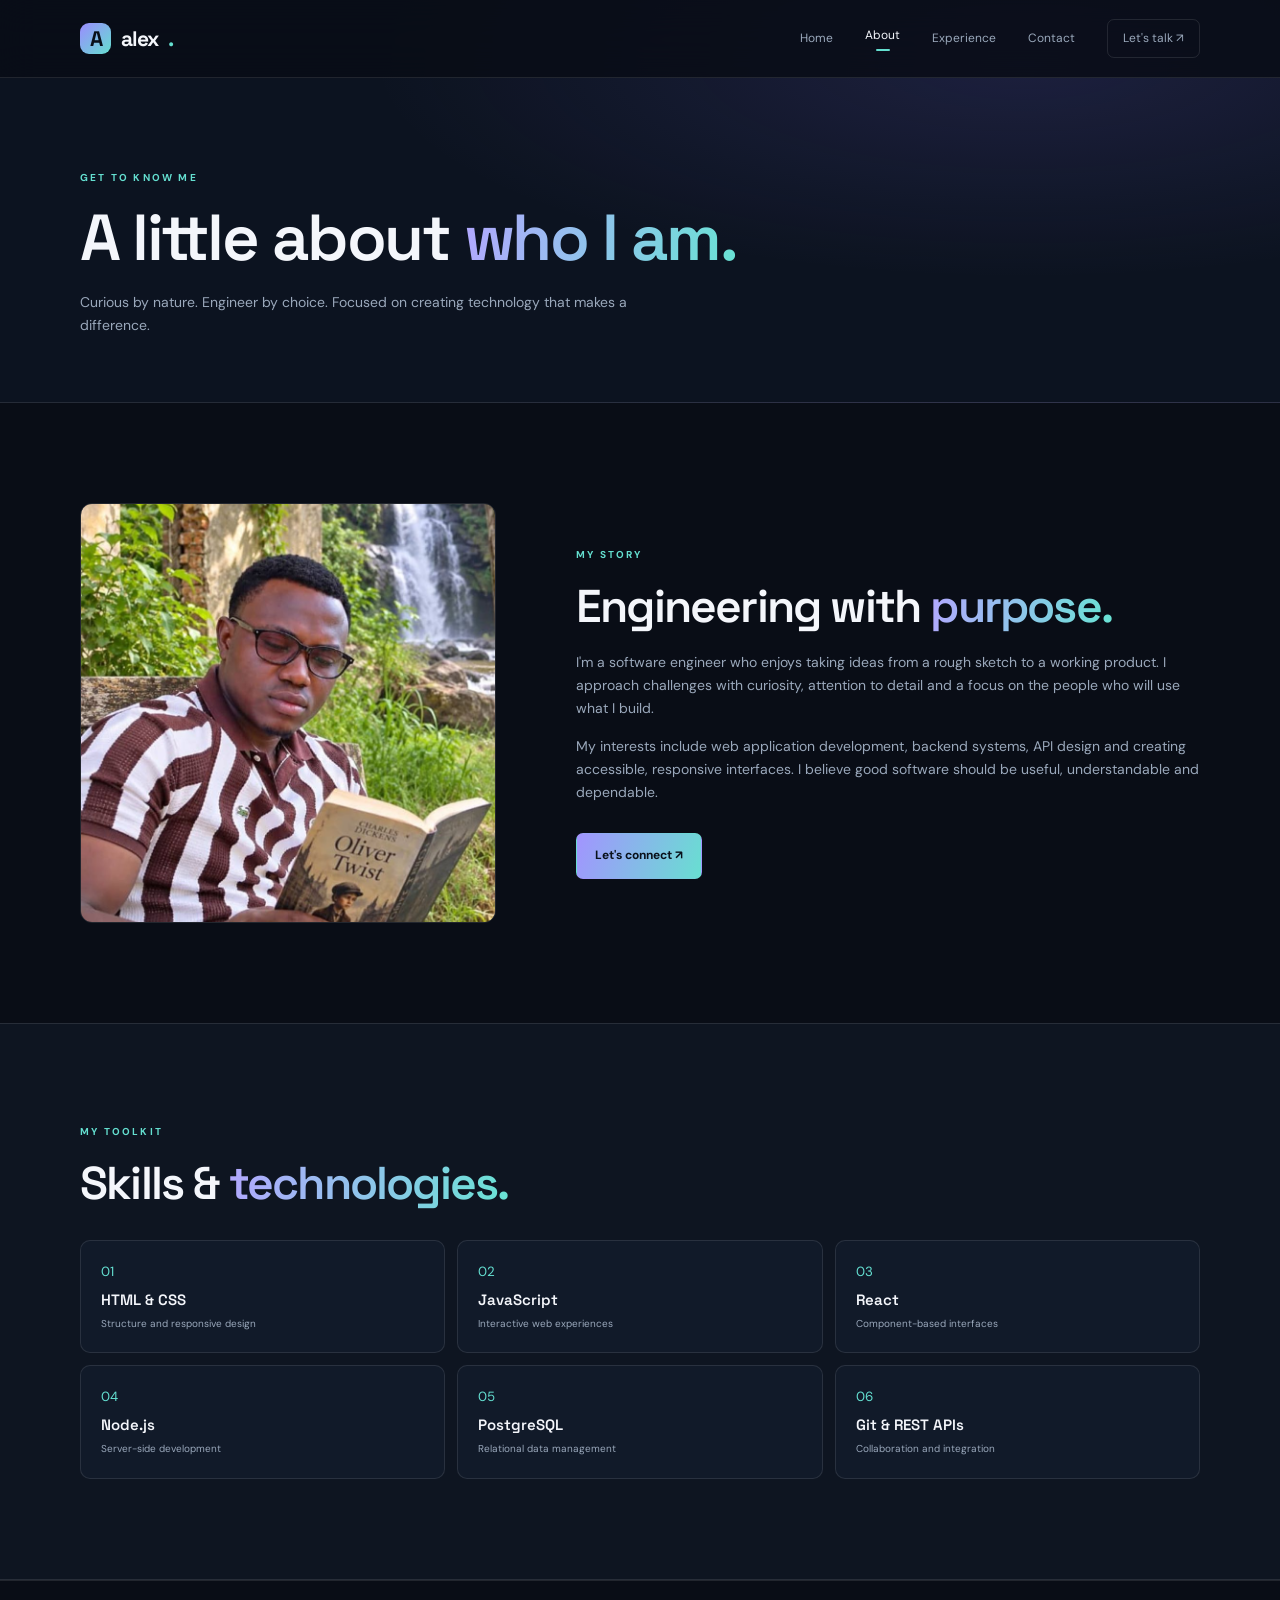
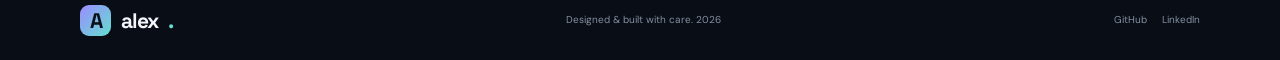
==== about.html @ 80917651 "feat: modified the entire website" ====
<!doctype html>
<html lang="en">

<head>
    <meta charset="utf-8">
    <meta name="viewport" content="width=device-width,initial-scale=1">
    <title>About | Alex Morgan</title>
    <link
        href="https://fonts.googleapis.com/css2?family=DM+Sans:wght@400;500;600;700&family=Space+Grotesk:wght@400;500;600;700&display=swap"
        rel="stylesheet">
    <link rel="stylesheet" href="css/style.css">
</head>

<body>
    <header class="site-header">
        <nav class="nav container"><a class="brand" href="index.html"><b>A</b> alex<span>.</span></a><button
                class="menu-toggle" aria-label="Toggle navigation" aria-expanded="false"><i></i><i></i><i></i></button>
            <div class="nav-links"><a href="index.html">Home</a><a class="active" href="about.html">About</a><a
                    href="experience.html">Experience</a><a href="contact.html">Contact</a><a class="nav-cta"
                    href="contact.html">Let's talk ↗</a></div>
        </nav>
    </header>
    <main>
        <section class="page-hero">
            <div class="container">
                <p class="eyebrow reveal">GET TO KNOW ME</p>
                <h1 class="reveal">A little about <span class="gradient-text">who I am.</span></h1>
                <p class="page-lead reveal">Curious by nature. Engineer by choice. Focused on creating technology that
                    makes a difference.</p>
            </div>
        </section>
        <section class="section">
            <div class="container about-grid">
                <div class="about-image reveal"><img src="assets/owner-photo.jpg" alt="Temporary portrait placeholder">
                </div>
                <div class="reveal">
                    <p class="eyebrow">MY STORY</p>
                    <h2>Engineering with <span class="gradient-text">purpose.</span></h2>
                    <p class="muted">I'm a software engineer who enjoys taking ideas from a rough sketch to a working
                        product. I approach challenges with curiosity, attention to detail and a focus on the people who
                        will use what I build.</p>
                    <p class="muted">My interests include web application development, backend systems, API design and
                        creating accessible, responsive interfaces. I believe good software should be useful,
                        understandable and dependable.</p><a class="button primary" href="contact.html">Let's connect
                        ↗</a>
                </div>
            </div>
        </section>
        <section class="section tinted">
            <div class="container">
                <p class="eyebrow">MY TOOLKIT</p>
                <h2>Skills &amp; <span class="gradient-text">technologies.</span></h2>
                <div class="skills-grid">
                    <article><small>01</small><b>HTML &amp; CSS</b>
                        <p>Structure and responsive design</p>
                    </article>
                    <article><small>02</small><b>JavaScript</b>
                        <p>Interactive web experiences</p>
                    </article>
                    <article><small>03</small><b>React</b>
                        <p>Component-based interfaces</p>
                    </article>
                    <article><small>04</small><b>Node.js</b>
                        <p>Server-side development</p>
                    </article>
                    <article><small>05</small><b>PostgreSQL</b>
                        <p>Relational data management</p>
                    </article>
                    <article><small>06</small><b>Git &amp; REST APIs</b>
                        <p>Collaboration and integration</p>
                    </article>
                </div>
            </div>
        </section>
    </main>
    <footer class="footer">
        <div class="container footer-inner"><a class="brand" href="index.html"><b>A</b> alex<span>.</span></a>
            <p>Designed &amp; built with care. <span class="year"></span></p>
            <div><a href="https://github.com/">GitHub</a><a href="https://linkedin.com/">LinkedIn</a></div>
        </div>
    </footer>
    <script src="js/main.js"></script>
</body>

</html>
---- css/style.css ----
:root {
    --bg: #090d16;
    --surface: #111a29;
    --text: #f4f6fb;
    --muted: #9aa8bb;
    --line: rgba(255, 255, 255, .1);
    --purple: #9b8cff;
    --cyan: #64dfd0;
    --display: 'Space Grotesk', sans-serif;
    --body: 'DM Sans', sans-serif
}

* {
    box-sizing: border-box;
    margin: 0;
    padding: 0
}

html {
    scroll-behavior: smooth;
    scroll-padding-top: 90px
}

body {
    background: var(--bg);
    color: var(--text);
    font-family: var(--body);
    line-height: 1.65;
    overflow-x: hidden
}

a {
    color: inherit;
    text-decoration: none
}

.container {
    width: min(1120px, calc(100% - 48px));
    margin: auto
}

img,
svg {
    max-width: 100%
}

.home-grid>*,
.intro-grid>*,
.about-grid>*,
.experience-grid>*,
.contact-grid>* {
    min-width: 0
}

.accent {
    color: var(--cyan)
}

.gradient-text {
    background: linear-gradient(100deg, #b3a7ff, #68e3d4);
    background-clip: text;
    -webkit-background-clip: text;
    color: transparent
}

.eyebrow {
    font-size: 10px;
    letter-spacing: 2.2px;
    font-weight: 700;
    color: var(--cyan);
    margin-bottom: 15px
}

.muted {
    color: var(--muted);
    font-size: 14px
}

.site-header {
    height: 78px;
    position: fixed;
    inset: 0 0 auto;
    z-index: 30;
    background: rgba(9, 13, 22, .84);
    backdrop-filter: blur(18px);
    border-bottom: 1px solid var(--line)
}

.nav {
    height: 100%;
    display: flex;
    align-items: center;
    justify-content: space-between
}

.brand {
    display: flex;
    align-items: center;
    gap: 10px;
    font: 700 21px var(--display);
    letter-spacing: -1px
}

.brand b {
    width: 31px;
    height: 31px;
    border-radius: 9px;
    background: linear-gradient(135deg, var(--purple), var(--cyan));
    display: grid;
    place-items: center;
    color: #09101a
}

.brand span {
    color: var(--cyan)
}

.nav-links {
    display: flex;
    align-items: center;
    gap: 32px
}

.nav-links>a {
    font-size: 12px;
    color: var(--muted);
    transition: color .25s
}

.nav-links>a:hover,
.nav-links>a.active {
    color: var(--text)
}

.nav-links>a.active:after {
    content: '';
    display: block;
    height: 2px;
    width: 14px;
    background: var(--cyan);
    margin: 3px auto 0;
    border-radius: 2px
}

.nav-links .nav-cta {
    border: 1px solid var(--line);
    border-radius: 7px;
    padding: 9px 15px
}

.menu-toggle {
    display: none;
    background: none;
    border: 0;
    padding: 8px;
    cursor: pointer
}

.menu-toggle:focus-visible,
.nav-links a:focus-visible,
.button:focus-visible,
.text-link:focus-visible,
.footer a:focus-visible {
    outline: 2px solid var(--cyan);
    outline-offset: 4px
}

.menu-toggle i {
    display: block;
    width: 23px;
    height: 2px;
    background: var(--text);
    margin: 5px;
    border-radius: 3px;
    transition: .25s
}

.home-hero {
    min-height: 790px;
    padding: 150px 0 90px;
    position: relative;
    isolation: isolate;
    overflow: hidden;
    display: flex;
    align-items: center
}

.hero-backdrop {
    position: absolute;
    inset: 0;
    z-index: -3;
    background: url('../assets/hero-background.svg') center/cover no-repeat;
    transform: scale(1.04);
    animation: backdropIn 1.6s ease both
}

.hero-shade {
    position: absolute;
    inset: 0;
    z-index: -2;
    background: linear-gradient(90deg, rgba(7, 11, 19, .97), rgba(7, 11, 19, .91) 42%, rgba(7, 11, 19, .48)), linear-gradient(0deg, #090d16, transparent 38%)
}

.home-grid {
    display: grid;
    grid-template-columns: 1.05fr .95fr;
    align-items: center;
    gap: 55px
}

.hero-copy {
    opacity: 0;
    transform: translateY(24px);
    animation: heroWordsIn .9s ease 3s forwards
}

.availability {
    display: inline-flex;
    align-items: center;
    gap: 9px;
    border: 1px solid rgba(255, 255, 255, .16);
    border-radius: 30px;
    padding: 7px 13px;
    color: #d1d8e4;
    font-size: 11px;
    margin-bottom: 26px;
    background: rgba(15, 23, 36, .45)
}

.availability i,
.portrait-label>i {
    width: 7px;
    height: 7px;
    background: var(--cyan);
    border-radius: 50%;
    box-shadow: 0 0 0 5px rgba(100, 223, 208, .12)
}

.hero-copy h1 {
    font: 600 clamp(43px, 5.3vw, 68px)/1.1 var(--display);
    letter-spacing: -3px
}

.hero-description {
    max-width: 480px;
    color: #b3bdcc;
    font-size: 14px;
    margin: 22px 0 29px
}

.hero-actions {
    display: flex;
    gap: 12px;
    flex-wrap: wrap
}

.button {
    display: inline-flex;
    align-items: center;
    justify-content: center;
    gap: 12px;
    border-radius: 7px;
    padding: 12px 18px;
    font-size: 12px;
    font-weight: 700;
    cursor: pointer;
    transition: transform .25s, box-shadow .25s;
    border: 1px solid transparent
}

.button:hover {
    transform: translateY(-3px);
    box-shadow: 0 10px 30px rgba(100, 223, 208, .13)
}

.primary {
    background: linear-gradient(110deg, #a294ff, #68dfd1);
    color: #09111b
}

.ghost {
    border-color: rgba(255, 255, 255, .2);
    background: rgba(10, 15, 25, .35)
}

.hero-footnote {
    display: flex;
    align-items: center;
    gap: 12px;
    margin-top: 48px;
    color: #8e9aab;
    font-size: 10px
}

.hero-footnote i {
    width: 4px;
    height: 4px;
    background: var(--cyan);
    border-radius: 50%
}

.portrait-wrap {
    height: 490px;
    position: relative;
    display: grid;
    place-items: center;
    opacity: 0;
    transform: translateY(20px) scale(.97);
    animation: portraitIn 1.2s cubic-bezier(.2, .8, .2, 1) .45s forwards
}

.portrait-frame {
    position: relative;
    z-index: 2;
    width: min(350px, 80%);
    height: 420px;
    border-radius: 48% 48% 18px 18px;
    overflow: hidden;
    border: 1px solid rgba(255, 255, 255, .24);
    background: linear-gradient(145deg, rgba(155, 140, 255, .35), rgba(100, 223, 208, .12));
    box-shadow: 0 30px 90px #0007, 0 0 70px rgba(155, 140, 255, .13)
}

.portrait-frame img {
    width: 100%;
    height: 100%;
    object-fit: cover;
    display: block
}

.orbit {
    position: absolute;
    border: 1px solid rgba(155, 140, 255, .2);
    border-radius: 50%;
    width: 420px;
    height: 420px
}

.orbit-b {
    width: 490px;
    height: 490px;
    border-color: rgba(100, 223, 208, .13)
}

.portrait-label {
    position: absolute;
    z-index: 3;
    bottom: 18px;
    left: 4%;
    display: flex;
    align-items: center;
    gap: 12px;
    background: rgba(15, 23, 36, .9);
    backdrop-filter: blur(15px);
    border: 1px solid var(--line);
    border-radius: 9px;
    padding: 12px 17px;
    box-shadow: 0 12px 30px #0005
}

.portrait-label b,
.portrait-label small {
    display: block
}

.portrait-label b {
    font: 600 13px var(--display)
}

.portrait-label small {
    font-size: 10px;
    color: var(--muted)
}

.floating-code {
    position: absolute;
    right: -4%;
    top: 14%;
    z-index: 4;
    background: #121d2c;
    border: 1px solid var(--line);
    border-radius: 7px;
    padding: 10px 13px;
    font: 11px monospace;
    color: #dbe5f2;
    box-shadow: 0 12px 35px #0005;
    animation: float 5s ease-in-out infinite
}

.floating-code em {
    color: #c5a7ff
}

.floating-code strong {
    color: #76e2bf
}

.scroll-cue {
    position: absolute;
    bottom: 26px;
    left: 50%;
    transform: translateX(-50%);
    font-size: 9px;
    letter-spacing: 2px;
    color: #8390a3
}

.section {
    padding: 100px 0
}

.intro {
    background: #0e1521;
    border-top: 1px solid var(--line);
    border-bottom: 1px solid var(--line)
}

.intro-grid {
    display: grid;
    grid-template-columns: 1fr .8fr;
    gap: 80px;
    align-items: center
}

.intro h2,
.section h2 {
    font: 600 clamp(32px, 4vw, 46px)/1.18 var(--display);
    letter-spacing: -1.8px
}

.text-link {
    display: inline-block;
    color: var(--cyan);
    font-size: 12px;
    font-weight: 700;
    margin-top: 19px
}

.section-heading {
    margin-bottom: 30px
}

.focus-grid {
    display: grid;
    grid-template-columns: repeat(3, 1fr);
    gap: 16px
}

.focus-grid article,
.skills-grid article {
    padding: 28px;
    background: var(--surface);
    border: 1px solid var(--line);
    border-radius: 10px;
    transition: .3s 
}

.focus-grid article:hover,
.skills-grid article:hover {
    transform: translateY(-6px);
    border-color: rgba(170, 223, 100, 0.45)
}

.focus-grid small,
.skills-grid small {
    display: block;
    color: var(--cyan);
    margin-bottom: 24px
}

.focus-grid h3 {
    font: 600 18px var(--display);
    margin-bottom: 9px
}

.focus-grid p,
.skills-grid p {
    font-size: 12px;
    color: var(--muted)
}

.page-hero {
    padding: 170px 0 65px;
    background: radial-gradient(ellipse at 80% 15%, rgba(116, 99, 220, .16), transparent 45%), #0c1320;
    border-bottom: 1px solid var(--line)
}

.page-hero h1 {
    font: 600 clamp(42px, 6vw, 65px)/1.1 var(--display);
    letter-spacing: -2.5px
}

.page-lead {
    color: var(--muted);
    max-width: 600px;
    font-size: 14px;
    margin-top: 18px
}

.about-grid {
    display: grid;
    grid-template-columns: .8fr 1.2fr;
    gap: 80px;
    align-items: center
}

.about-image {
    height: 420px;
    border-radius: 12px;
    overflow: hidden;
    border: 1px solid var(--line)
}

.about-image img {
    width: 100%;
    height: 100%;
    object-fit: cover
}

.about-grid h2 {
    margin-bottom: 18px
}

.about-grid .muted {
    margin-bottom: 15px
}

.about-grid .button {
    margin-top: 14px
}

.tinted {
    background: #0e1521;
    border-block: 1px solid var(--line)
}

.skills-grid {
    display: grid;
    grid-template-columns: repeat(3, 1fr);
    gap: 12px;
    margin-top: 30px
}

.skills-grid article {
    padding: 20px;
    display: grid;
    gap: 7px
}

.skills-grid small {
    margin: 0
}

.skills-grid b {
    font: 600 15px var(--display)
}

.skills-grid p {
    font-size: 10px
}

.experience-grid {
    display: grid;
    grid-template-columns: .9fr 1.1fr;
    gap: 75px
}

.timeline {
    border-left: 1px solid rgba(155, 140, 255, .4);
    padding-left: 27px;
    margin: 22px 0 0 5px
}

.timeline-item {
    position: relative;
    padding-bottom: 45px
}

.timeline-item:before {
    content: '';
    position: absolute;
    left: -33px;
    top: 5px;
    width: 10px;
    height: 10px;
    border-radius: 50%;
    background: var(--cyan);
    box-shadow: 0 0 0 5px rgba(100, 223, 208, .1)
}

.timeline-item>small {
    color: var(--cyan);
    font-size: 10px;
    letter-spacing: 1.5px;
    font-weight: 700
}

.timeline-item h3 {
    font: 600 20px var(--display);
    margin: 9px 0 3px
}

.timeline-item h4 {
    color: #b6aaff;
    font-size: 11px;
    font-weight: 500;
    margin-bottom: 12px
}

.timeline-item .muted {
    font-size: 12px
}

.tags {
    display: flex;
    flex-wrap: wrap;
    gap: 7px;
    margin-top: 16px
}

.tags span {
    font-size: 9px;
    color: #bdc9d9;
    background: #1a2739;
    border: 1px solid var(--line);
    padding: 5px 9px;
    border-radius: 4px
}

.project-card {
    background: var(--surface);
    border: 1px solid var(--line);
    border-radius: 10px;
    overflow: hidden;
    margin: 18px 0
}

.project-art {
    height: 185px;
    background: radial-gradient(ellipse at 50% 80%, #3b4b79, #17253b 70%);
    display: grid;
    place-items: center;
    position: relative;
    overflow: hidden
}

.project-art>small {
    position: absolute;
    right: 14px;
    bottom: 10px;
    color: #b0bed0;
    font-size: 9px
}

.mock-dashboard {
    width: 70%;
    height: 125px;
    background: #101a2b;
    border: 1px solid #52617d;
    border-radius: 6px;
    display: flex;
    overflow: hidden;
    box-shadow: 0 15px 35px #0007
}

.mock-dashboard aside {
    width: 18%;
    background: #263650;
    border-right: 1px solid #4a5b76
}

.mock-dashboard>div {
    padding: 12px;
    width: 82%
}

.mock-dashboard i {
    display: block;
    width: 40%;
    height: 7px;
    background: #91a4c2;
    margin-bottom: 12px
}

.mock-dashboard section {
    display: flex;
    gap: 6px
}

.mock-dashboard b {
    height: 25px;
    flex: 1;
    background: #304866;
    border: 1px solid #49627f;
    border-radius: 3px
}

.mock-dashboard strong {
    display: block;
    height: 36px;
    margin-top: 8px;
    border-bottom: 1px solid #5c84b0
}

.art-two {
    background: radial-gradient(ellipse at center, #38546a, #172333 70%)
}

.mock-browser {
    width: 50%;
    height: 105px;
    border: 1px solid #71849d;
    border-radius: 6px;
    background: #101a2a;
    padding: 20px 13px;
    transform: rotate(-4deg)
}

.mock-browser i,
.mock-browser b {
    display: block;
    height: 8px;
    border-radius: 3px;
    background: #354d6c;
    margin-bottom: 8px
}

.mock-browser i {
    width: 60%;
    background: #9b8cff
}

.mock-browser b:nth-child(3) {
    width: 88%
}

.mock-browser b:nth-child(4) {
    width: 70%
}

.project-details {
    padding: 18px
}

.project-details h3 {
    font: 600 17px var(--display);
    margin-bottom: 7px
}

.project-details .muted {
    font-size: 11px
}

.contact-grid {
    display: grid;
    grid-template-columns: .8fr 1.2fr;
    gap: 80px;
    align-items: start
}

.contact-aside h2 {
    font: 600 clamp(40px, 5vw, 56px)/1.1 var(--display);
    letter-spacing: -2px;
    margin-bottom: 18px
}

.contact-email {
    display: block;
    color: var(--cyan);
    font-size: 14px;
    font-weight: 700;
    margin-top: 30px
}

.contact-social {
    display: flex;
    gap: 20px;
    margin-top: 25px;
    color: var(--cyan);
    font-size: 11px
}

.contact-form {
    background: var(--surface);
    border: 1px solid var(--line);
    border-radius: 12px;
    padding: 30px;
    display: flex;
    flex-direction: column
}

.contact-form h3 {
    font: 600 21px var(--display)
}

.form-subtitle {
    font-size: 11px;
    margin: 4px 0 22px
}

.contact-form label {
    font-size: 11px;
    color: #c7d0dd;
    margin: 0 0 7px
}

.contact-form input,
.contact-form textarea {
    background: #0b121e;
    border: 1px solid var(--line);
    border-radius: 6px;
    color: var(--text);
    padding: 12px 13px;
    margin-bottom: 17px;
    outline: none;
    font-size: 12px;
    resize: vertical;
    transition: .2s
}

.contact-form input:focus,
.contact-form textarea:focus {
    border-color: var(--purple);
    box-shadow: 0 0 0 3px rgba(155, 140, 255, .1)
}

.contact-form input::placeholder,
.contact-form textarea::placeholder {
    color: #65748a
}

.contact-form button {
    align-self: flex-start
}

.contact-form button:disabled {
    opacity: .6;
    cursor: wait
}

.form-status {
    font-size: 10px;
    color: #8492a6;
    margin-top: 13px;
    min-height: 18px
}

.form-status.success {
    color: var(--cyan)
}

.form-status.error {
    color: #ff9caa
}

.footer {
    border-top: 1px solid var(--line);
    padding: 24px 0
}

.footer-inner {
    display: flex;
    align-items: center;
    justify-content: space-between
}

.footer p,
.footer-inner>div {
    font-size: 10px;
    color: #8390a3
}

.footer-inner>div {
    display: flex;
    gap: 15px
}

.reveal {
    opacity: 0;
    transform: translateY(20px);
    transition: opacity .75s ease, transform .75s cubic-bezier(.2, .8, .2, 1)
}

.reveal.visible {
    opacity: 1;
    transform: none
}

@keyframes heroWordsIn {
    to {
        opacity: 1;
        transform: translateY(0)
    }
}

@keyframes portraitIn {
    to {
        opacity: 1;
        transform: translateY(0) scale(1)
    }
}

@keyframes backdropIn {
    from {
        transform: scale(1.1);
        filter: blur(5px)
    }

    to {
        transform: scale(1.04);
        filter: blur(0)
    }
}

@keyframes float {

    0%,
    100% {
        transform: translateY(0)
    }

    50% {
        transform: translateY(-10px)
    }
}

@media(max-width:900px) {
    .home-grid {
        gap: 20px
    }

    .hero-copy h1 {
        font-size: clamp(42px, 5.3vw, 54px);
        letter-spacing: -2.2px
    }

    .portrait-frame {
        height: 370px
    }

    .portrait-wrap {
        height: 430px
    }

    .experience-grid,
    .contact-grid {
        gap: 38px
    }

    .about-grid {
        gap: 40px
    }
}

@media(max-width:820px) {
    .home-grid,
    .intro-grid,
    .about-grid,
    .experience-grid,
    .contact-grid {
        grid-template-columns: minmax(0, 1fr)
    }

    .home-grid {
        gap: 28px
    }

    .intro-grid,
    .about-grid,
    .experience-grid,
    .contact-grid {
        gap: 36px
    }

    .focus-grid {
        grid-template-columns: repeat(2, minmax(0, 1fr))
    }
}

@media(max-width:700px) {
    .container {
        width: min(100% - 38px, 540px)
    }

    .site-header {
        height: 68px
    }

    .menu-toggle {
        display: block
    }

    .menu-toggle {
        min-width: 44px;
        min-height: 44px
    }

    .nav-links {
        display: none;
        position: absolute;
        top: 68px;
        left: 0;
        right: 0;
        background: #101827;
        border-bottom: 1px solid var(--line);
        padding: 20px 24px 24px;
        flex-direction: column;
        align-items: stretch;
        gap: 17px
    }

    .nav-links.open {
        display: flex
    }

    .nav-links>a {
        font-size: 14px
    }

    .nav-links>a.active:after {
        display: none
    }

    .nav-cta {
        text-align: center
    }

    .home-hero {
        padding: 120px 0 85px;
        min-height: auto
    }

    .home-grid {
        grid-template-columns: 1fr;
        gap: 22px
    }

    .hero-copy {
        order: 1
    }

    .portrait-wrap {
        order: 2;
        height: 380px;
        margin-top: 8px
    }

    .hero-copy h1 {
        font-size: clamp(42px, 11vw, 58px);
        letter-spacing: -2px
    }

    .hero-description {
        font-size: 13px
    }

    .portrait-frame {
        height: 330px;
        width: min(290px, 78%)
    }

    .orbit {
        width: 340px;
        height: 340px
    }

    .orbit-b {
        width: 390px;
        height: 390px
    }

    .portrait-label {
        left: 0;
        bottom: 3px
    }

    .floating-code {
        right: 0;
        top: 5%
    }

    .hero-footnote {
        margin-top: 32px;
        flex-wrap: wrap
    }

    .scroll-cue {
        display: none
    }

    .section {
        padding: 75px 0
    }

    .intro-grid,
    .about-grid,
    .experience-grid,
    .contact-grid {
        grid-template-columns: 1fr;
        gap: 32px
    }

    .intro h2,
    .section h2 {
        font-size: 36px
    }

    .focus-grid {
        grid-template-columns: 1fr
    }

    .focus-grid article {
        padding: 23px
    }

    .page-hero {
        padding: 135px 0 50px
    }

    .page-hero h1 {
        font-size: clamp(39px, 10vw, 54px)
    }

    .page-lead {
        font-size: 13px
    }

    .about-image {
        height: 360px;
        max-width: 390px
    }

    .skills-grid {
        grid-template-columns: repeat(2, 1fr)
    }

    .experience-grid {
        gap: 42px
    }

    .project-art {
        height: 160px
    }

    .contact-aside h2 {
        font-size: 48px
    }

    .contact-form {
        padding: 22px
    }

    .contact-form input,
    .contact-form textarea {
        font-size: 16px
    }

    .contact-email {
        overflow-wrap: anywhere
    }

    .footer-inner {
        gap: 15px;
        flex-wrap: wrap
    }

    .footer p {
        order: 3;
        width: 100%;
        text-align: center
    }
}

@media(max-width:390px) {
    .skills-grid {
        grid-template-columns: 1fr
    }

    .hero-actions .button {
        width: 100%
    }

    .portrait-frame {
        height: 300px
    }

    .portrait-wrap {
        height: 345px
    }
}

@media(max-width:360px) {
    .container {
        width: calc(100% - 32px)
    }

    .hero-copy h1 {
        font-size: 40px
    }

    .eyebrow {
        font-size: 9px;
        letter-spacing: 1.8px
    }
}

@media(prefers-reduced-motion:reduce) {

    *,
    *::before,
    *::after {
        scroll-behavior: auto !important;
        animation-duration: .01ms !important;
        animation-iteration-count: 1 !important;
        transition-duration: .01ms !important
    }

    .hero-copy,
    .portrait-wrap,
    .reveal {
        opacity: 1;
        transform: none
    }
}
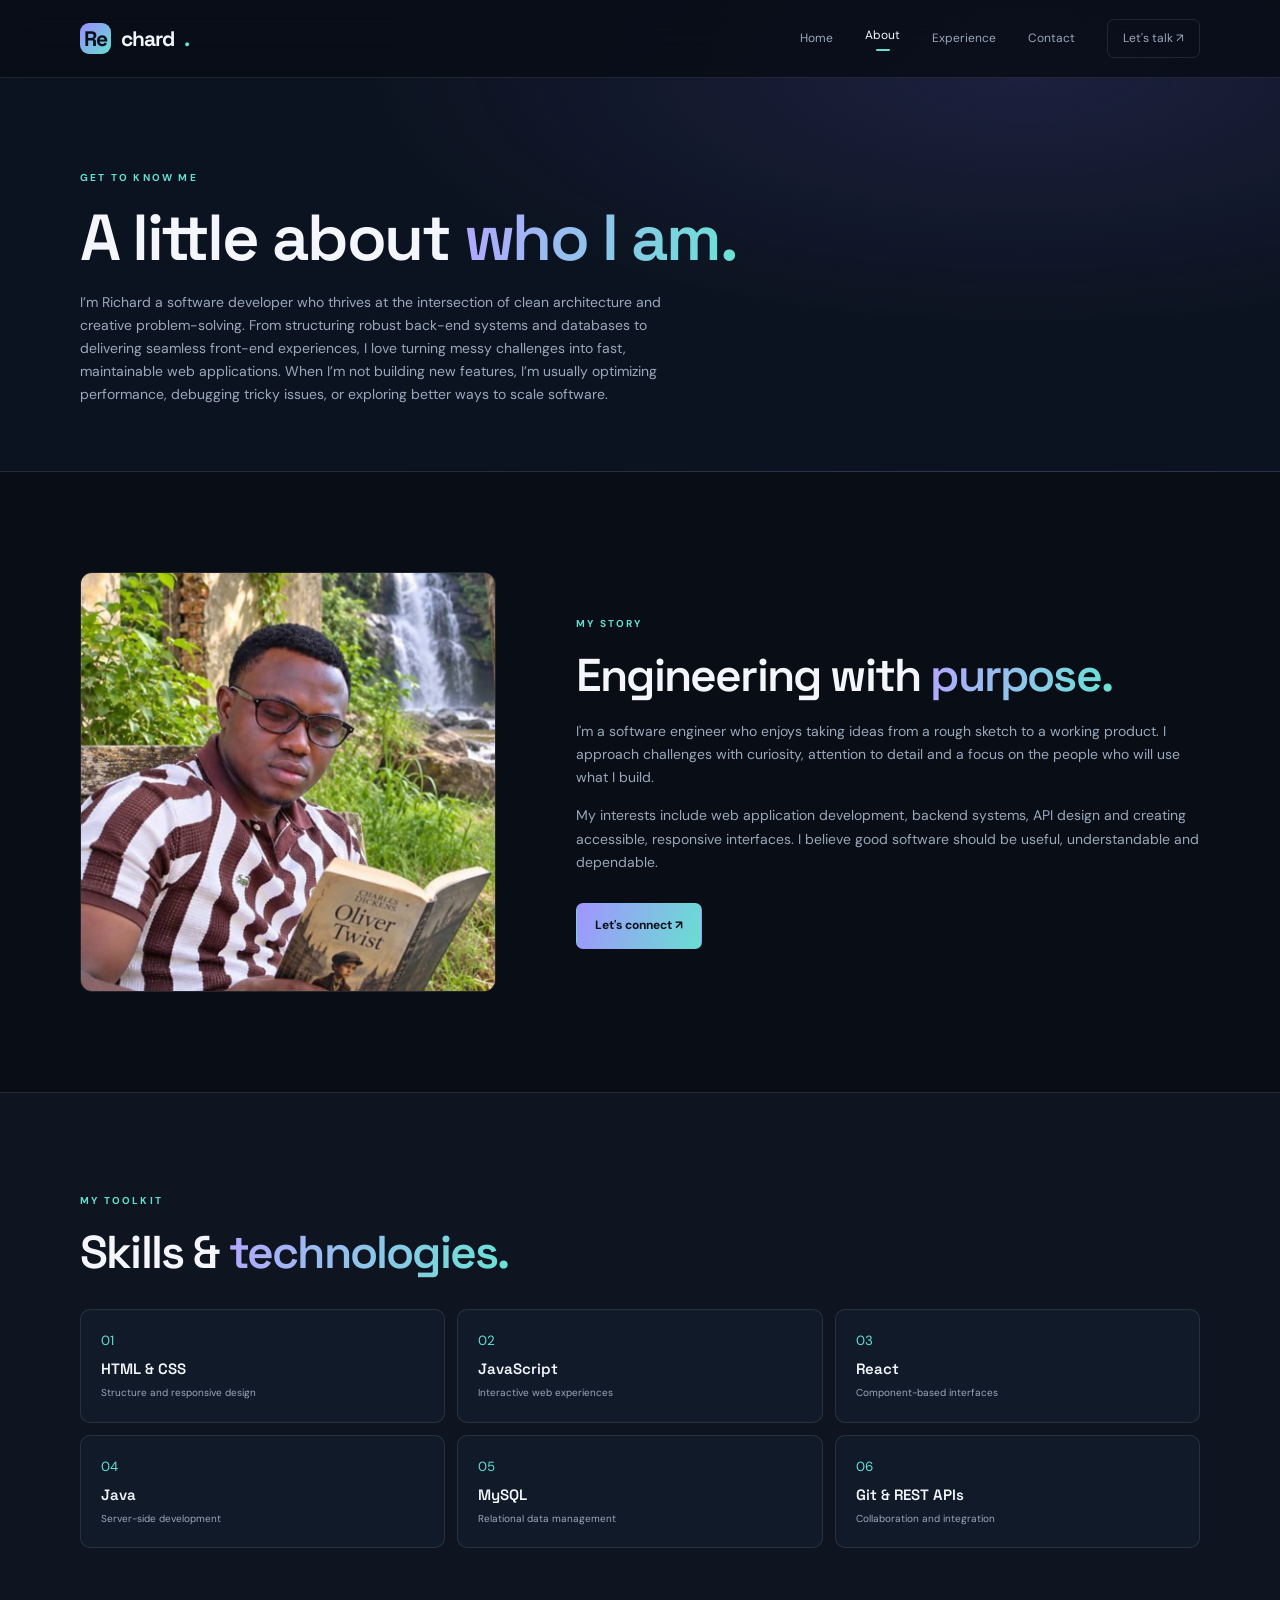
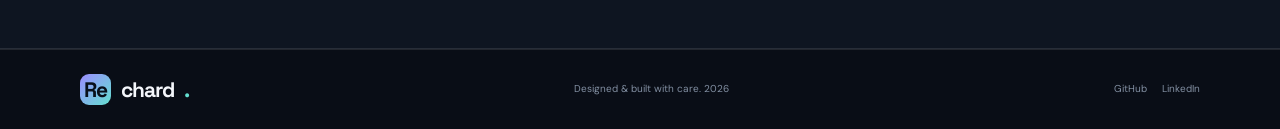
==== commit f8841d2d: "feat: modified some pages" ====
--- a/about.html
+++ b/about.html
@@ -4,7 +4,7 @@
 <head>
     <meta charset="utf-8">
     <meta name="viewport" content="width=device-width,initial-scale=1">
-    <title>About | Alex Morgan</title>
+    <title>About | Rechard</title>
     <link
         href="https://fonts.googleapis.com/css2?family=DM+Sans:wght@400;500;600;700&family=Space+Grotesk:wght@400;500;600;700&display=swap"
         rel="stylesheet">
@@ -13,7 +13,7 @@
 
 <body>
     <header class="site-header">
-        <nav class="nav container"><a class="brand" href="index.html"><b>A</b> alex<span>.</span></a><button
+        <nav class="nav container"><a class="brand" href="index.html"><b>Re</b> chard<span>.</span></a><button
                 class="menu-toggle" aria-label="Toggle navigation" aria-expanded="false"><i></i><i></i><i></i></button>
             <div class="nav-links"><a href="index.html">Home</a><a class="active" href="about.html">About</a><a
                     href="experience.html">Experience</a><a href="contact.html">Contact</a><a class="nav-cta"
@@ -25,8 +25,10 @@
             <div class="container">
                 <p class="eyebrow reveal">GET TO KNOW ME</p>
                 <h1 class="reveal">A little about <span class="gradient-text">who I am.</span></h1>
-                <p class="page-lead reveal">Curious by nature. Engineer by choice. Focused on creating technology that
-                    makes a difference.</p>
+                <p class="page-lead reveal">I’m  Richard a software developer who thrives at the intersection of clean architecture and creative problem-solving. 
+                    From structuring robust back-end systems and databases to delivering seamless front-end experiences, 
+                    I love turning messy challenges into fast, maintainable web applications. When I’m not building new features, I’m usually optimizing performance,
+                     debugging tricky issues, or exploring better ways to scale software.</p>
             </div>
         </section>
         <section class="section">
@@ -60,10 +62,10 @@
                     <article><small>03</small><b>React</b>
                         <p>Component-based interfaces</p>
                     </article>
-                    <article><small>04</small><b>Node.js</b>
+                    <article><small>04</small><b>Java</b>
                         <p>Server-side development</p>
                     </article>
-                    <article><small>05</small><b>PostgreSQL</b>
+                    <article><small>05</small><b>MySQL</b>
                         <p>Relational data management</p>
                     </article>
                     <article><small>06</small><b>Git &amp; REST APIs</b>
@@ -74,7 +76,7 @@
         </section>
     </main>
     <footer class="footer">
-        <div class="container footer-inner"><a class="brand" href="index.html"><b>A</b> alex<span>.</span></a>
+        <div class="container footer-inner"><a class="brand" href="index.html"><b>Re</b> chard<span>.</span></a>
             <p>Designed &amp; built with care. <span class="year"></span></p>
             <div><a href="https://github.com/">GitHub</a><a href="https://linkedin.com/">LinkedIn</a></div>
         </div>
